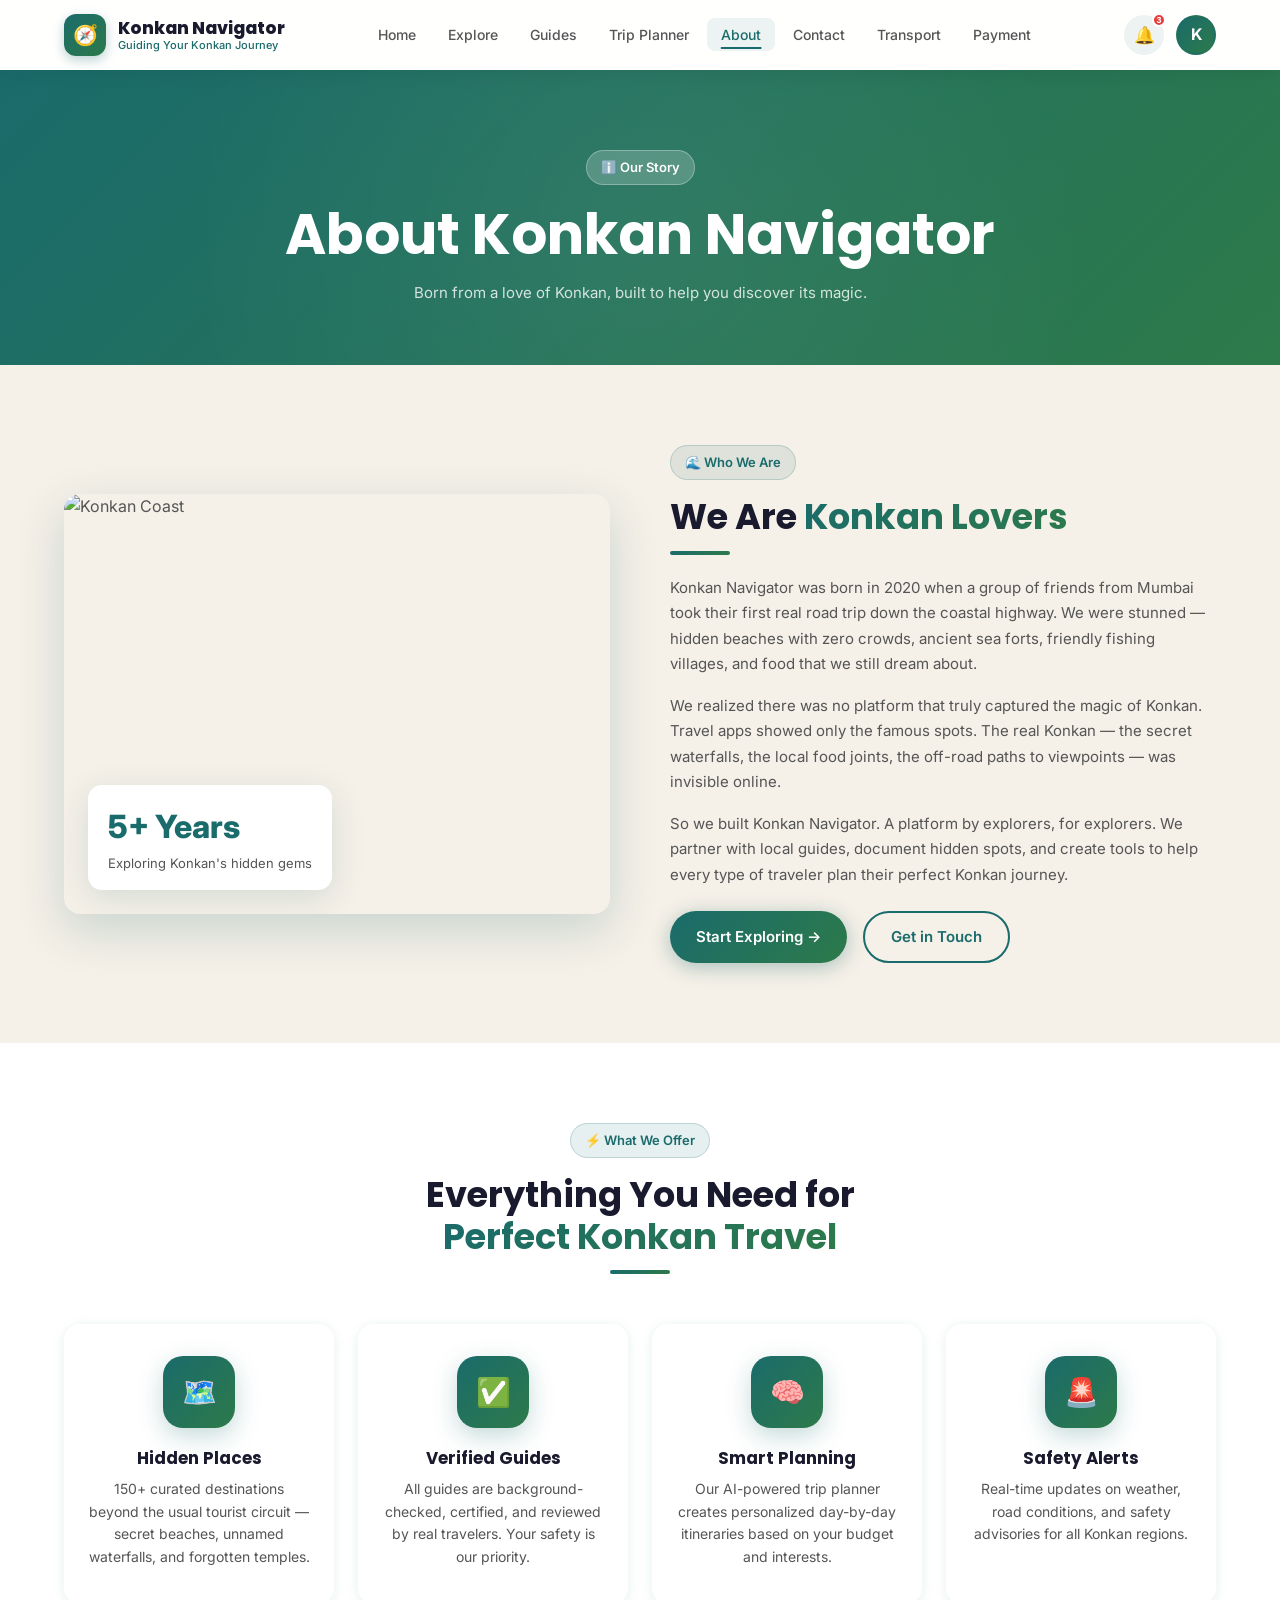
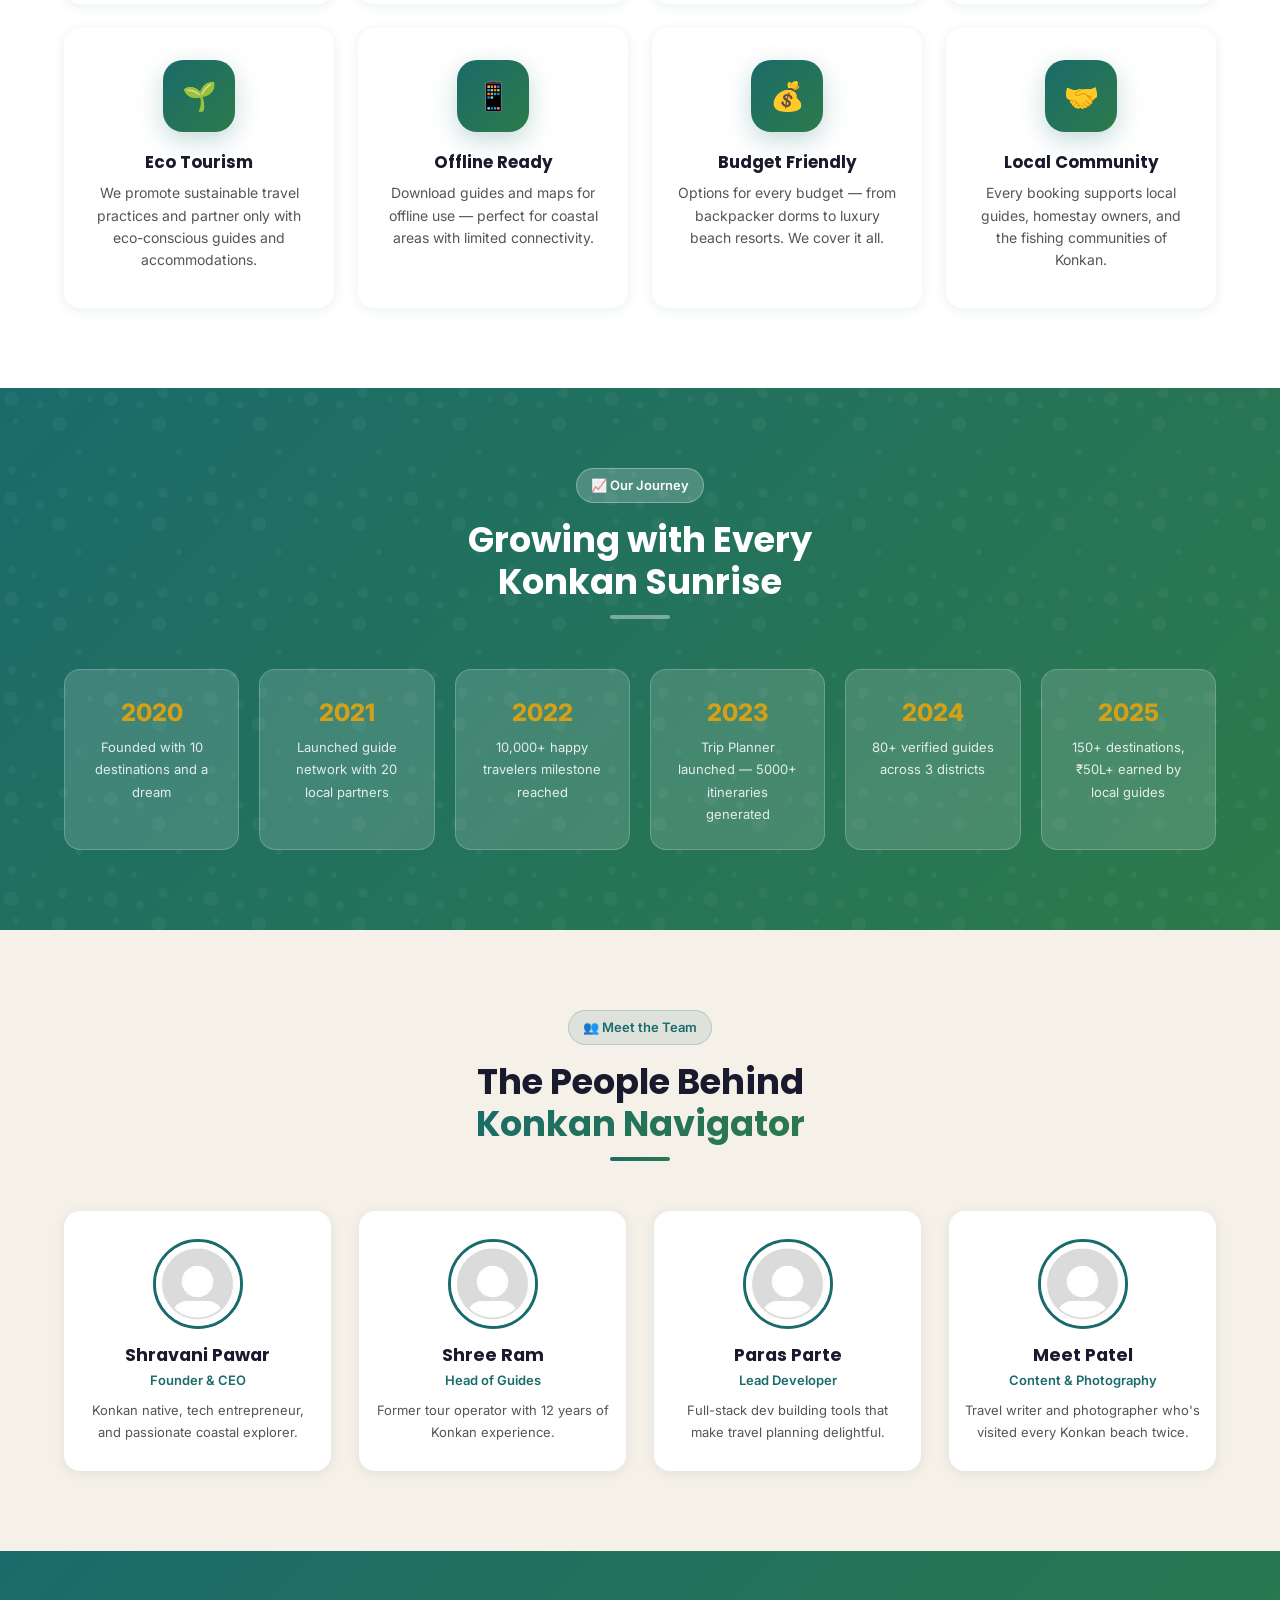
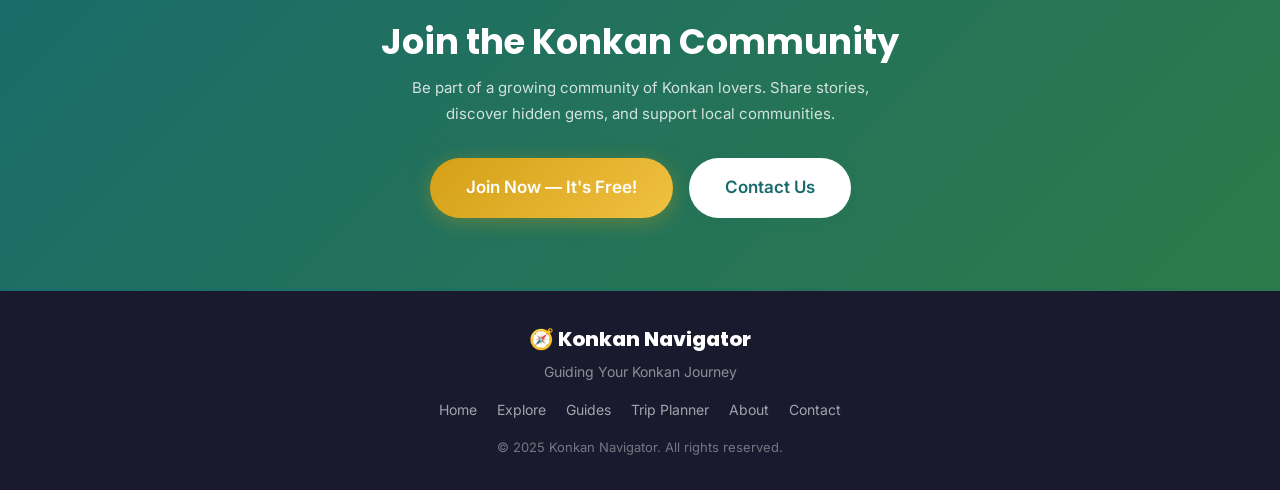
==== about.html @ 90c6ad64 "initial commit" ====
<!DOCTYPE html>
<html lang="en">
<head>
  <meta charset="UTF-8" />
  <meta name="viewport" content="width=device-width, initial-scale=1.0" />
  <title>About – Konkan Navigator</title>
  <link rel="stylesheet" href="css/style.css" />
  <link href="https://fonts.googleapis.com/css2?family=Poppins:wght@400;500;600;700;800&family=Inter:wght@400;500;600;700&display=swap" rel="stylesheet">
  <style>
    .story-layout {
      display: grid;
      grid-template-columns: 1fr 1fr;
      gap: 60px;
      align-items: center;
    }
    .story-img {
      border-radius: var(--radius);
      overflow: hidden;
      box-shadow: var(--shadow-lg);
      position: relative;
    }
    .story-img img { width: 100%; height: 420px; object-fit: cover; }
    .story-img-badge {
      position: absolute; bottom: 24px; left: 24px;
      background: white;
      border-radius: 14px;
      padding: 16px 20px;
      box-shadow: var(--shadow-md);
    }
    .story-img-badge .num { font-size: 2rem; font-weight: 800; color: var(--accent); }
    .story-img-badge p { font-size: 13px; color: var(--text); }

    .features-grid {
      display: grid;
      grid-template-columns: repeat(auto-fit, minmax(240px, 1fr));
      gap: 24px;
    }
    .feature-card {
      background: white;
      border-radius: var(--radius);
      padding: 32px 24px;
      text-align: center;
      box-shadow: var(--shadow-sm);
      transition: var(--transition);
      border-bottom: 4px solid transparent;
    }
    .feature-card:hover {
      transform: translateY(-6px);
      box-shadow: var(--shadow-md);
      border-bottom-color: var(--accent);
    }
    .feature-icon {
      width: 72px; height: 72px;
      border-radius: 20px;
      background: var(--primary-gradient);
      display: flex; align-items: center; justify-content: center;
      font-size: 28px;
      margin: 0 auto 20px;
      box-shadow: 0 8px 24px rgba(26,107,107,0.25);
    }
    .feature-card h3 { margin-bottom: 10px; font-size: 1.05rem; }
    .feature-card p  { font-size: 14px; color: var(--text); line-height: 1.6; }

    .team-grid {
      display: grid;
      grid-template-columns: repeat(auto-fit, minmax(200px, 1fr));
      gap: 28px;
    }
    .team-card {
      text-align: center;
      padding: 28px 16px;
      background: white;
      border-radius: var(--radius);
      box-shadow: var(--shadow-sm);
      transition: var(--transition);
    }
    .team-card:hover { transform: translateY(-4px); box-shadow: var(--shadow-md); }
    .team-avatar {
      width: 90px; height: 90px;
      border-radius: 50%;
      margin: 0 auto 16px;
      overflow: hidden;
      border: 3px solid var(--accent);
    }
    .team-avatar img { width: 100%; height: 100%; object-fit: cover; }
    .team-card h4 { margin-bottom: 4px; }
    .team-card .role { font-size: 13px; color: var(--accent); font-weight: 600; }
    .team-card .bio { font-size: 13px; color: var(--text); margin-top: 8px; }

    .milestones {
      display: grid;
      grid-template-columns: repeat(auto-fit, minmax(160px, 1fr));
      gap: 20px;
    }
    .milestone {
      text-align: center;
      padding: 24px;
      background: rgba(255,255,255,0.15);
      border-radius: var(--radius);
      border: 1px solid rgba(255,255,255,0.2);
    }
    .milestone .year {
      font-size: 1.5rem; font-weight: 800;
      color: var(--cta-gold); margin-bottom: 4px;
    }
    .milestone p { font-size: 13px; color: rgba(255,255,255,0.85); }

    @media (max-width: 768px) {
      .story-layout { grid-template-columns: 1fr; }
      .story-img img { height: 280px; }
    }
  </style>
</head>
<body>

<!-- NAVBAR -->
<nav class="navbar">
  <div class="nav-inner">
    <a href="index.html" class="nav-logo">
      <div class="logo-icon">🧭</div>
      <div class="logo-text">
        <span>Konkan Navigator</span>
        <span>Guiding Your Konkan Journey</span>
      </div>
    </a>
    <ul class="nav-links">
      <li><a href="index.html">Home</a></li>
      <li><a href="explore.html">Explore</a></li>
      <li><a href="guides.html">Guides</a></li>
      <li><a href="trip-planner.html">Trip Planner</a></li>
      <li><a href="about.html">About</a></li>
      <li><a href="contact.html">Contact</a></li>
      <li><a href="transport.html">Transport</a></li>
      <li><a href="payment.html">Payment</a></li>
    </ul>
    <div class="nav-right">
      <button class="nav-icon-btn">🔔<span class="nav-bell-badge">3</span></button>
      <a href="signin.html"><div class="nav-avatar">K</div></a>
      <button class="nav-hamburger" aria-label="Menu"><span></span><span></span><span></span></button>
    </div>
  </div>
  <div class="nav-mobile">
    <a href="index.html">🏠 Home</a><a href="explore.html">🌍 Explore</a>
    <a href="guides.html">🧑‍🤝‍🧑 Guides</a><a href="trip-planner.html">🧳 Trip Planner</a>
    <a href="about.html">ℹ️ About</a><a href="contact.html">📞 Contact</a>
    <a href="feedback.html">📝 Feedback</a>
    <a href="transport.html">🚌 Transport</a><a href="payment.html">💳 Payment</a>
    <a href="signin.html" style="background:var(--primary-gradient);color:white;justify-content:center;border-radius:50px;margin-top:8px;">Sign In →</a>
  </div>
</nav>

<!-- PAGE HERO -->
<div class="page-hero">
  <div class="container">
    <span class="badge" style="background:rgba(255,255,255,0.2);color:white;border-color:rgba(255,255,255,0.3);">ℹ️ Our Story</span>
    <h1>About Konkan Navigator</h1>
    <p>Born from a love of Konkan, built to help you discover its magic.</p>
  </div>
</div>

<!-- OUR STORY -->
<section class="section">
  <div class="container">
    <div class="story-layout reveal">
      <div class="story-img">
        <img src="https://images.unsplash.com/photo-1507525428034-b723cf961d3e?w=800&q=80" alt="Konkan Coast" loading="lazy" />
        <div class="story-img-badge">
          <div class="num">5+ Years</div>
          <p>Exploring Konkan's hidden gems</p>
        </div>
      </div>
      <div>
        <span class="badge">🌊 Who We Are</span>
        <h2>We Are <span class="text-gradient">Konkan Lovers</span></h2>
        <div class="divider" style="margin:12px 0 20px;"></div>
        <p style="margin-bottom:16px;">
          Konkan Navigator was born in 2020 when a group of friends from Mumbai took their first real road trip down the coastal highway. We were stunned — hidden beaches with zero crowds, ancient sea forts, friendly fishing villages, and food that we still dream about.
        </p>
        <p style="margin-bottom:16px;">
          We realized there was no platform that truly captured the magic of Konkan. Travel apps showed only the famous spots. The real Konkan — the secret waterfalls, the local food joints, the off-road paths to viewpoints — was invisible online.
        </p>
        <p style="margin-bottom:24px;">
          So we built Konkan Navigator. A platform by explorers, for explorers. We partner with local guides, document hidden spots, and create tools to help every type of traveler plan their perfect Konkan journey.
        </p>
        <div style="display:flex;gap:16px;flex-wrap:wrap;">
          <a href="explore.html" class="btn btn-primary ripple">Start Exploring →</a>
          <a href="contact.html" class="btn btn-outline ripple">Get in Touch</a>
        </div>
      </div>
    </div>
  </div>
</section>

<!-- FEATURES -->
<section class="section" style="background:white;">
  <div class="container">
    <div class="section-header reveal">
      <span class="badge">⚡ What We Offer</span>
      <h2>Everything You Need for<br><span class="text-gradient">Perfect Konkan Travel</span></h2>
      <div class="divider"></div>
    </div>
    <div class="features-grid">
      <div class="feature-card reveal">
        <div class="feature-icon">🗺️</div>
        <h3>Hidden Places</h3>
        <p>150+ curated destinations beyond the usual tourist circuit — secret beaches, unnamed waterfalls, and forgotten temples.</p>
      </div>
      <div class="feature-card reveal">
        <div class="feature-icon">✅</div>
        <h3>Verified Guides</h3>
        <p>All guides are background-checked, certified, and reviewed by real travelers. Your safety is our priority.</p>
      </div>
      <div class="feature-card reveal">
        <div class="feature-icon">🧠</div>
        <h3>Smart Planning</h3>
        <p>Our AI-powered trip planner creates personalized day-by-day itineraries based on your budget and interests.</p>
      </div>
      <div class="feature-card reveal">
        <div class="feature-icon">🚨</div>
        <h3>Safety Alerts</h3>
        <p>Real-time updates on weather, road conditions, and safety advisories for all Konkan regions.</p>
      </div>
      <div class="feature-card reveal">
        <div class="feature-icon">🌱</div>
        <h3>Eco Tourism</h3>
        <p>We promote sustainable travel practices and partner only with eco-conscious guides and accommodations.</p>
      </div>
      <div class="feature-card reveal">
        <div class="feature-icon">📱</div>
        <h3>Offline Ready</h3>
        <p>Download guides and maps for offline use — perfect for coastal areas with limited connectivity.</p>
      </div>
      <div class="feature-card reveal">
        <div class="feature-icon">💰</div>
        <h3>Budget Friendly</h3>
        <p>Options for every budget — from backpacker dorms to luxury beach resorts. We cover it all.</p>
      </div>
      <div class="feature-card reveal">
        <div class="feature-icon">🤝</div>
        <h3>Local Community</h3>
        <p>Every booking supports local guides, homestay owners, and the fishing communities of Konkan.</p>
      </div>
    </div>
  </div>
</section>

<!-- MILESTONES -->
<section class="section why-section">
  <div class="container">
    <div class="section-header reveal">
      <span class="badge" style="background:rgba(255,255,255,0.2);color:white;border-color:rgba(255,255,255,0.3);">📈 Our Journey</span>
      <h2 style="color:white;">Growing with Every<br>Konkan Sunrise</h2>
      <div class="divider" style="background:rgba(255,255,255,0.4);"></div>
    </div>
    <div class="milestones reveal">
      <div class="milestone">
        <div class="year">2020</div>
        <p>Founded with 10 destinations and a dream</p>
      </div>
      <div class="milestone">
        <div class="year">2021</div>
        <p>Launched guide network with 20 local partners</p>
      </div>
      <div class="milestone">
        <div class="year">2022</div>
        <p>10,000+ happy travelers milestone reached</p>
      </div>
      <div class="milestone">
        <div class="year">2023</div>
        <p>Trip Planner launched — 5000+ itineraries generated</p>
      </div>
      <div class="milestone">
        <div class="year">2024</div>
        <p>80+ verified guides across 3 districts</p>
      </div>
      <div class="milestone">
        <div class="year">2025</div>
        <p>150+ destinations, ₹50L+ earned by local guides</p>
      </div>
    </div>
  </div>
</section>

<!-- TEAM -->
<section class="section">
  <div class="container">
    <div class="section-header reveal">
      <span class="badge">👥 Meet the Team</span>
      <h2>The People Behind<br><span class="text-gradient">Konkan Navigator</span></h2>
      <div class="divider"></div>
    </div>
    <div class="team-grid">
      <div class="team-card reveal">
        <div class="team-avatar">
          <img src="[data-uri]" alt="Arjun" />
        </div>
        <h4>Shravani Pawar</h4>
        <div class="role">Founder & CEO</div>
        <p class="bio">Konkan native, tech entrepreneur, and passionate coastal explorer.</p>
      </div>
      <div class="team-card reveal">
        <div class="team-avatar">
          <img src="[data-uri]" alt="Priya" />
        </div>
        <h4>Shree Ram </h4>
        <div class="role">Head of Guides</div>
        <p class="bio">Former tour operator with 12 years of Konkan experience.</p>
      </div>
      <div class="team-card reveal">
        <div class="team-avatar">
          <img src="[data-uri]" alt="Dev" />
        </div>
        <h4>Paras Parte</h4>
        <div class="role">Lead Developer</div>
        <p class="bio">Full-stack dev building tools that make travel planning delightful.</p>
      </div>
      <div class="team-card reveal">
        <div class="team-avatar">
          <img src="[data-uri]" alt="Smita" />
        </div>
        <h4>Meet Patel</h4>
        <div class="role">Content & Photography</div>
        <p class="bio">Travel writer and photographer who's visited every Konkan beach twice.</p>
      </div>
    </div>
  </div>
</section>

<!-- CTA -->
<section style="background:var(--primary-gradient);padding:70px 0;text-align:center;">
  <div class="container reveal">
    <h2 style="color:white;margin-bottom:12px;">Join the Konkan Community</h2>
    <p style="color:rgba(255,255,255,0.8);margin-bottom:32px;max-width:480px;margin-left:auto;margin-right:auto;">
      Be part of a growing community of Konkan lovers. Share stories, discover hidden gems, and support local communities.
    </p>
    <div style="display:flex;gap:16px;justify-content:center;flex-wrap:wrap;">
      <a href="signin.html" class="btn btn-gold btn-lg ripple">Join Now — It's Free!</a>
      <a href="contact.html" class="btn btn-white btn-lg ripple">Contact Us</a>
    </div>
  </div>
</section>

<!-- FOOTER -->
<footer>
  <div class="footer-brand">🧭 Konkan Navigator</div>
  <div class="footer-tagline">Guiding Your Konkan Journey</div>
  <div class="footer-links">
    <a href="index.html">Home</a><a href="explore.html">Explore</a><a href="guides.html">Guides</a>
    <a href="trip-planner.html">Trip Planner</a><a href="about.html">About</a><a href="contact.html">Contact</a>
  </div>
  <div class="footer-copy">© 2025 Konkan Navigator. All rights reserved.</div>
</footer>

<div id="toast-container"></div>
<script src="js/script.js"></script>
</body>
</html>
---- css/style.css ----
/* ============================================
   KONKAN NAVIGATOR - GLOBAL STYLES
   Style Guide: Premium Travel Platform UI
   ============================================ */

/* ---------- CSS VARIABLES ---------- */
:root {
  --primary-start: #1a6b6b;
  --primary-end: #2d7a4a;
  --primary-gradient: linear-gradient(135deg, #1a6b6b, #2d7a4a);
  --bg-main: #f5f0e8;
  --cta-gold: #d4a017;
  --cta-teal: #1a6b6b;
  --card-bg: #ffffff;
  --heading: #1a1a2e;
  --text: #555555;
  --accent: #1a6b6b;
  --star: #f5a623;
  --border: #e0ddd5;
  --shadow-sm: 0 2px 12px rgba(26,107,107,0.10);
  --shadow-md: 0 8px 32px rgba(26,107,107,0.15);
  --shadow-lg: 0 16px 48px rgba(26,107,107,0.20);
  --radius: 16px;
  --radius-sm: 8px;
  --transition: all 0.3s cubic-bezier(0.4, 0, 0.2, 1);
  --glass-bg: rgba(255,255,255,0.85);
  --glass-border: rgba(255,255,255,0.6);
  --max-width: 1200px;
}

/* ---------- RESET & BASE ---------- */
*, *::before, *::after {
  margin: 0;
  padding: 0;
  box-sizing: border-box;
}

html {
  scroll-behavior: smooth;
  font-size: 16px;
}

body {
  font-family: 'Inter', 'Segoe UI', sans-serif;
  background: var(--bg-main);
  color: var(--text);
  line-height: 1.6;
  overflow-x: hidden;
}

img { max-width: 100%; display: block; }
a { text-decoration: none; color: inherit; }
ul { list-style: none; }
button { cursor: pointer; border: none; outline: none; }
input, select, textarea { outline: none; }

/* ---------- TYPOGRAPHY ---------- */
h1, h2, h3, h4, h5 {
  font-family: 'Poppins', 'Inter', sans-serif;
  color: var(--heading);
  font-weight: 700;
  line-height: 1.2;
}

h1 { font-size: clamp(2rem, 5vw, 3.5rem); }
h2 { font-size: clamp(1.5rem, 3vw, 2.2rem); }
h3 { font-size: clamp(1.1rem, 2vw, 1.4rem); }
h4 { font-size: 1.1rem; }

p { font-size: 15px; line-height: 1.7; }

/* ---------- UTILITY CLASSES ---------- */
.container { max-width: var(--max-width); margin: 0 auto; padding: 0 24px; }
.section { padding: 80px 0; }
.section-header { text-align: center; margin-bottom: 50px; }
.section-header p { color: var(--text); max-width: 580px; margin: 12px auto 0; font-size: 16px; }

.badge {
  display: inline-flex;
  align-items: center;
  gap: 6px;
  background: rgba(26,107,107,0.1);
  color: var(--accent);
  font-size: 13px;
  font-weight: 600;
  padding: 6px 14px;
  border-radius: 50px;
  border: 1px solid rgba(26,107,107,0.2);
  margin-bottom: 16px;
}

.text-gradient {
  background: var(--primary-gradient);
  -webkit-background-clip: text;
  -webkit-text-fill-color: transparent;
  background-clip: text;
}

/* ---------- BUTTONS ---------- */
.btn {
  display: inline-flex;
  align-items: center;
  gap: 8px;
  padding: 12px 26px;
  border-radius: 50px;
  font-size: 15px;
  font-weight: 600;
  transition: var(--transition);
  position: relative;
  overflow: hidden;
}

.btn::after {
  content: '';
  position: absolute;
  inset: 0;
  background: rgba(255,255,255,0);
  transition: var(--transition);
}
.btn:hover::after { background: rgba(255,255,255,0.12); }

.btn-primary {
  background: var(--primary-gradient);
  color: white;
  box-shadow: 0 4px 20px rgba(26,107,107,0.35);
}
.btn-primary:hover {
  transform: translateY(-2px);
  box-shadow: 0 8px 28px rgba(26,107,107,0.45);
}

.btn-gold {
  background: linear-gradient(135deg, #d4a017, #f0c040);
  color: white;
  box-shadow: 0 4px 20px rgba(212,160,23,0.35);
}
.btn-gold:hover {
  transform: translateY(-2px);
  box-shadow: 0 8px 28px rgba(212,160,23,0.45);
}

.btn-outline {
  background: transparent;
  color: var(--accent);
  border: 2px solid var(--accent);
}
.btn-outline:hover {
  background: var(--accent);
  color: white;
  transform: translateY(-2px);
}

.btn-white {
  background: white;
  color: var(--accent);
  box-shadow: var(--shadow-sm);
}
.btn-white:hover {
  transform: translateY(-2px);
  box-shadow: var(--shadow-md);
}

.btn-sm { padding: 8px 18px; font-size: 13px; }
.btn-lg { padding: 16px 36px; font-size: 17px; }

/* Ripple Effect */
.ripple { position: relative; overflow: hidden; }
.ripple-wave {
  position: absolute;
  border-radius: 50%;
  transform: scale(0);
  animation: rippleAnim 0.6s linear;
  background: rgba(255,255,255,0.3);
  pointer-events: none;
}
@keyframes rippleAnim {
  to { transform: scale(4); opacity: 0; }
}

/* ---------- NAVBAR ---------- */
.navbar {
  position: sticky;
  top: 0;
  z-index: 1000;
  background: rgba(255,255,255,0.95);
  backdrop-filter: blur(20px);
  -webkit-backdrop-filter: blur(20px);
  box-shadow: 0 2px 20px rgba(0,0,0,0.08);
  transition: var(--transition);
}

.nav-inner {
  max-width: var(--max-width);
  margin: 0 auto;
  padding: 0 24px;
  height: 70px;
  display: flex;
  align-items: center;
  justify-content: space-between;
  gap: 20px;
}

/* Logo */
.nav-logo {
  display: flex;
  align-items: center;
  gap: 12px;
  flex-shrink: 0;
}
.nav-logo .logo-icon {
  width: 42px;
  height: 42px;
  background: var(--primary-gradient);
  border-radius: 12px;
  display: flex;
  align-items: center;
  justify-content: center;
  color: white;
  font-size: 20px;
  box-shadow: 0 4px 12px rgba(26,107,107,0.3);
}
.nav-logo .logo-text {
  display: flex;
  flex-direction: column;
  line-height: 1.2;
}
.nav-logo .logo-text span:first-child {
  font-family: 'Poppins', sans-serif;
  font-weight: 800;
  font-size: 17px;
  color: var(--heading);
}
.nav-logo .logo-text span:last-child {
  font-size: 11px;
  color: var(--accent);
  font-weight: 500;
}

/* Nav Links */
.nav-links {
  display: flex;
  align-items: center;
  gap: 4px;
}
.nav-links a {
  padding: 8px 14px;
  font-size: 14px;
  font-weight: 500;
  color: var(--text);
  border-radius: 8px;
  transition: var(--transition);
  position: relative;
}
.nav-links a::after {
  content: '';
  position: absolute;
  bottom: 2px;
  left: 50%;
  transform: translateX(-50%);
  width: 0;
  height: 2px;
  background: var(--accent);
  border-radius: 2px;
  transition: var(--transition);
}
.nav-links a:hover,
.nav-links a.active {
  color: var(--accent);
  background: rgba(26,107,107,0.08);
}
.nav-links a.active::after,
.nav-links a:hover::after { width: 60%; }

/* Nav Right */
.nav-right {
  display: flex;
  align-items: center;
  gap: 12px;
  flex-shrink: 0;
}
.nav-icon-btn {
  width: 40px;
  height: 40px;
  border-radius: 50%;
  background: rgba(26,107,107,0.08);
  color: var(--accent);
  display: flex;
  align-items: center;
  justify-content: center;
  font-size: 17px;
  transition: var(--transition);
  border: none;
  cursor: pointer;
  position: relative;
}
.nav-icon-btn:hover {
  background: var(--accent);
  color: white;
  transform: scale(1.08);
}
.nav-bell-badge {
  position: absolute;
  top: -2px;
  right: -2px;
  width: 14px;
  height: 14px;
  background: #e53e3e;
  border-radius: 50%;
  font-size: 9px;
  color: white;
  display: flex;
  align-items: center;
  justify-content: center;
  font-weight: 700;
  border: 2px solid white;
}
.nav-avatar {
  width: 40px;
  height: 40px;
  border-radius: 50%;
  background: var(--primary-gradient);
  color: white;
  font-weight: 700;
  font-size: 16px;
  display: flex;
  align-items: center;
  justify-content: center;
  cursor: pointer;
  border: 2px solid rgba(26,107,107,0.2);
  transition: var(--transition);
}
.nav-avatar:hover { transform: scale(1.08); box-shadow: 0 4px 12px rgba(26,107,107,0.3); }

/* Hamburger */
.nav-hamburger {
  display: none;
  flex-direction: column;
  gap: 5px;
  width: 36px;
  height: 36px;
  align-items: center;
  justify-content: center;
  background: none;
  border: none;
  cursor: pointer;
  border-radius: 8px;
  transition: var(--transition);
}
.nav-hamburger span {
  display: block;
  width: 22px;
  height: 2px;
  background: var(--heading);
  border-radius: 2px;
  transition: var(--transition);
}
.nav-hamburger.open span:nth-child(1) { transform: translateY(7px) rotate(45deg); }
.nav-hamburger.open span:nth-child(2) { opacity: 0; }
.nav-hamburger.open span:nth-child(3) { transform: translateY(-7px) rotate(-45deg); }

/* Mobile Menu */
.nav-mobile {
  display: none;
  position: absolute;
  top: 70px;
  left: 0;
  right: 0;
  background: rgba(255,255,255,0.98);
  backdrop-filter: blur(20px);
  padding: 16px 24px 24px;
  box-shadow: 0 20px 40px rgba(0,0,0,0.12);
  border-top: 1px solid var(--border);
  animation: slideDown 0.3s ease;
}
.nav-mobile.open { display: block; }
.nav-mobile a {
  display: flex;
  align-items: center;
  gap: 12px;
  padding: 14px 16px;
  font-size: 15px;
  font-weight: 500;
  color: var(--text);
  border-radius: var(--radius-sm);
  transition: var(--transition);
}
.nav-mobile a:hover,
.nav-mobile a.active {
  background: rgba(26,107,107,0.08);
  color: var(--accent);
  padding-left: 24px;
}
@keyframes slideDown {
  from { opacity: 0; transform: translateY(-10px); }
  to { opacity: 1; transform: translateY(0); }
}

/* ---------- FOOTER ---------- */
footer {
  background: var(--heading);
  color: rgba(255,255,255,0.7);
  text-align: center;
  padding: 32px 24px;
  border-top: 3px solid;
  border-image: var(--primary-gradient) 1;
}
footer .footer-brand {
  font-family: 'Poppins', sans-serif;
  font-weight: 800;
  font-size: 20px;
  color: white;
  margin-bottom: 6px;
}
footer .footer-tagline {
  font-size: 14px;
  color: rgba(255,255,255,0.5);
  margin-bottom: 16px;
}
footer .footer-links {
  display: flex;
  justify-content: center;
  gap: 20px;
  flex-wrap: wrap;
  margin-bottom: 16px;
}
footer .footer-links a {
  font-size: 14px;
  color: rgba(255,255,255,0.6);
  transition: var(--transition);
}
footer .footer-links a:hover { color: var(--cta-gold); }
footer .footer-copy {
  font-size: 13px;
  color: rgba(255,255,255,0.4);
  margin-top: 8px;
}

/* ---------- CARDS ---------- */
.card {
  background: var(--card-bg);
  border-radius: var(--radius);
  overflow: hidden;
  box-shadow: var(--shadow-sm);
  transition: var(--transition);
  border: 1px solid rgba(255,255,255,0.8);
}
.card:hover {
  transform: translateY(-6px);
  box-shadow: var(--shadow-lg);
}

.glass-card {
  background: var(--glass-bg);
  backdrop-filter: blur(20px);
  -webkit-backdrop-filter: blur(20px);
  border: 1px solid var(--glass-border);
  border-radius: var(--radius);
  box-shadow: var(--shadow-md);
}

/* Destination Card */
.dest-card .card-img {
  position: relative;
  overflow: hidden;
  height: 220px;
}
.dest-card .card-img img {
  width: 100%;
  height: 100%;
  object-fit: cover;
  transition: transform 0.5s ease;
}
.dest-card:hover .card-img img { transform: scale(1.08); }
.dest-card .card-img-overlay {
  position: absolute;
  inset: 0;
  background: linear-gradient(to top, rgba(26,26,46,0.7) 0%, transparent 60%);
}
.dest-card .card-rating {
  position: absolute;
  top: 14px;
  right: 14px;
  background: rgba(255,255,255,0.95);
  color: var(--heading);
  font-size: 12px;
  font-weight: 700;
  padding: 4px 10px;
  border-radius: 50px;
  display: flex;
  align-items: center;
  gap: 4px;
}
.dest-card .card-rating .star { color: var(--star); }
.dest-card .card-cat {
  position: absolute;
  bottom: 14px;
  left: 14px;
  background: var(--primary-gradient);
  color: white;
  font-size: 11px;
  font-weight: 600;
  padding: 4px 12px;
  border-radius: 50px;
}
.dest-card .card-body { padding: 20px; }
.dest-card .card-loc {
  display: flex;
  align-items: center;
  gap: 4px;
  font-size: 12px;
  color: var(--accent);
  font-weight: 600;
  margin-bottom: 8px;
}
.dest-card .card-body h3 {
  font-size: 1.15rem;
  margin-bottom: 8px;
  color: var(--heading);
}
.dest-card .card-body p {
  font-size: 13.5px;
  color: var(--text);
  margin-bottom: 16px;
  display: -webkit-box;
  -webkit-line-clamp: 2;
  -webkit-box-orient: vertical;
  overflow: hidden;
}

/* ---------- GRID LAYOUTS ---------- */
.dest-grid {
  display: grid;
  grid-template-columns: repeat(auto-fill, minmax(270px, 1fr));
  gap: 28px;
}

/* ---------- TOAST NOTIFICATIONS ---------- */
#toast-container {
  position: fixed;
  bottom: 30px;
  right: 30px;
  z-index: 9999;
  display: flex;
  flex-direction: column;
  gap: 10px;
  pointer-events: none;
}
.toast {
  display: flex;
  align-items: center;
  gap: 12px;
  background: white;
  border-radius: 14px;
  padding: 14px 18px;
  box-shadow: 0 8px 32px rgba(0,0,0,0.15);
  border-left: 4px solid var(--accent);
  min-width: 280px;
  max-width: 380px;
  pointer-events: all;
  animation: toastIn 0.4s cubic-bezier(0.4,0,0.2,1);
  transition: all 0.3s ease;
}
.toast.toast-success { border-left-color: #22c55e; }
.toast.toast-error   { border-left-color: #ef4444; }
.toast.toast-info    { border-left-color: var(--accent); }
.toast.toast-warning { border-left-color: var(--cta-gold); }
.toast.fade-out { opacity: 0; transform: translateX(20px); }
.toast-icon { font-size: 20px; flex-shrink: 0; }
.toast-msg { font-size: 14px; font-weight: 500; color: var(--heading); }
.toast-close {
  margin-left: auto;
  background: none;
  border: none;
  color: #aaa;
  font-size: 16px;
  cursor: pointer;
  line-height: 1;
  padding: 2px;
  transition: var(--transition);
}
.toast-close:hover { color: var(--heading); }
@keyframes toastIn {
  from { opacity: 0; transform: translateX(40px); }
  to   { opacity: 1; transform: translateX(0); }
}

/* ---------- FORM STYLES ---------- */
.form-group {
  margin-bottom: 20px;
}
.form-group label {
  display: block;
  font-size: 13px;
  font-weight: 600;
  color: var(--heading);
  margin-bottom: 8px;
  text-transform: uppercase;
  letter-spacing: 0.5px;
}
.form-control {
  width: 100%;
  padding: 13px 16px;
  border: 1.5px solid var(--border);
  border-radius: var(--radius-sm);
  font-size: 15px;
  color: var(--heading);
  background: white;
  transition: var(--transition);
  font-family: inherit;
}
.form-control:focus {
  border-color: var(--accent);
  box-shadow: 0 0 0 3px rgba(26,107,107,0.12);
}
.form-control::placeholder { color: #aaa; }
.input-icon-wrap {
  position: relative;
}
.input-icon-wrap .form-control { padding-left: 42px; }
.input-icon-wrap .input-icon {
  position: absolute;
  left: 14px;
  top: 50%;
  transform: translateY(-50%);
  color: #aaa;
  font-size: 16px;
  pointer-events: none;
}
.input-icon-wrap .form-control:focus + .input-icon,
.input-icon-wrap .input-icon { transition: var(--transition); }

/* ---------- SECTION DIVIDER ---------- */
.divider {
  width: 60px;
  height: 4px;
  background: var(--primary-gradient);
  border-radius: 2px;
  margin: 12px auto 0;
}

/* ---------- CATEGORY TAGS ---------- */
.cat-filter {
  display: flex;
  flex-wrap: wrap;
  gap: 10px;
  justify-content: center;
  margin-bottom: 40px;
}
.cat-tag {
  padding: 9px 22px;
  border-radius: 50px;
  font-size: 14px;
  font-weight: 600;
  border: 2px solid transparent;
  background: white;
  color: var(--text);
  cursor: pointer;
  transition: var(--transition);
  box-shadow: var(--shadow-sm);
}
.cat-tag:hover,
.cat-tag.active {
  background: var(--primary-gradient);
  color: white;
  border-color: transparent;
  transform: translateY(-2px);
  box-shadow: 0 6px 20px rgba(26,107,107,0.25);
}

/* ---------- STATS BAR ---------- */
.stats-grid {
  display: grid;
  grid-template-columns: repeat(auto-fit, minmax(160px, 1fr));
  gap: 24px;
}
.stat-item {
  text-align: center;
  padding: 24px 16px;
  background: rgba(255,255,255,0.15);
  border-radius: var(--radius);
  border: 1px solid rgba(255,255,255,0.2);
  backdrop-filter: blur(10px);
}
.stat-item .stat-num {
  font-family: 'Poppins', sans-serif;
  font-size: 2.2rem;
  font-weight: 800;
  color: white;
  line-height: 1;
  margin-bottom: 6px;
}
.stat-item .stat-label {
  font-size: 13px;
  color: rgba(255,255,255,0.8);
  font-weight: 500;
}

/* ---------- HERO SECTION ---------- */
.hero {
  min-height: 90vh;
  background: var(--primary-gradient);
  display: flex;
  align-items: center;
  position: relative;
  overflow: hidden;
}
.hero::before {
  content: '';
  position: absolute;
  inset: 0;
  background:
    radial-gradient(circle at 20% 80%, rgba(255,255,255,0.06) 0%, transparent 50%),
    radial-gradient(circle at 80% 20%, rgba(255,255,255,0.06) 0%, transparent 50%);
}
.hero-pattern {
  position: absolute;
  inset: 0;
  background-image: url("data:image/svg+xml,%3Csvg width='60' height='60' viewBox='0 0 60 60' xmlns='http://www.w3.org/2000/svg'%3E%3Cg fill='none' fill-rule='evenodd'%3E%3Cg fill='%23ffffff' fill-opacity='0.03'%3E%3Ccircle cx='30' cy='30' r='4'/%3E%3C/g%3E%3C/g%3E%3C/svg%3E");
}
.hero-content {
  position: relative;
  z-index: 2;
  text-align: center;
  color: white;
  padding: 60px 0;
}
.hero-content h1 {
  color: white;
  margin-bottom: 20px;
  text-shadow: 0 2px 20px rgba(0,0,0,0.2);
}
.hero-content .subtitle {
  font-size: clamp(15px, 2.5vw, 18px);
  color: rgba(255,255,255,0.85);
  max-width: 600px;
  margin: 0 auto 36px;
}

/* Search Bar */
.search-bar {
  display: flex;
  align-items: center;
  background: rgba(255,255,255,0.97);
  border-radius: 60px;
  padding: 8px 8px 8px 20px;
  gap: 12px;
  max-width: 680px;
  margin: 0 auto 16px;
  box-shadow: 0 20px 60px rgba(0,0,0,0.2);
}
.search-bar input {
  flex: 1;
  border: none;
  background: transparent;
  font-size: 15px;
  color: var(--heading);
  min-width: 0;
}
.search-bar input::placeholder { color: #aaa; }
.search-bar select {
  border: none;
  background: transparent;
  font-size: 14px;
  color: var(--text);
  padding: 4px 8px;
  cursor: pointer;
  border-left: 1.5px solid var(--border);
}
.search-bar .search-icon { color: var(--accent); font-size: 18px; flex-shrink: 0; }
.search-bar .btn { border-radius: 50px; flex-shrink: 0; }

/* ---------- QUICK CATEGORIES ---------- */
.quick-cats {
  display: grid;
  grid-template-columns: repeat(5, 1fr);
  gap: 20px;
}
.quick-cat-card {
  text-align: center;
  padding: 28px 16px;
  background: white;
  border-radius: var(--radius);
  box-shadow: var(--shadow-sm);
  cursor: pointer;
  transition: var(--transition);
  border: 2px solid transparent;
  text-decoration: none;
  color: var(--heading);
}
.quick-cat-card:hover {
  transform: translateY(-6px);
  box-shadow: var(--shadow-md);
  border-color: var(--accent);
  color: var(--accent);
}
.quick-cat-card .cat-icon {
  font-size: 2.5rem;
  margin-bottom: 12px;
  display: block;
}
.quick-cat-card span {
  font-size: 14px;
  font-weight: 600;
  display: block;
}

/* ---------- WHY KONKAN ---------- */
.why-section {
  background: var(--primary-gradient);
  position: relative;
  overflow: hidden;
}
.why-section::before {
  content: '';
  position: absolute;
  inset: 0;
  background: url("data:image/svg+xml,%3Csvg width='100' height='100' viewBox='0 0 100 100' xmlns='http://www.w3.org/2000/svg'%3E%3Cpath d='M11 18c3.866 0 7-3.134 7-7s-3.134-7-7-7-7 3.134-7 7 3.134 7 7 7zm48 25c3.866 0 7-3.134 7-7s-3.134-7-7-7-7 3.134-7 7 3.134 7 7 7zm-43-7c1.657 0 3-1.343 3-3s-1.343-3-3-3-3 1.343-3 3 1.343 3 3 3zm63 31c1.657 0 3-1.343 3-3s-1.343-3-3-3-3 1.343-3 3 1.343 3 3 3zM34 90c1.657 0 3-1.343 3-3s-1.343-3-3-3-3 1.343-3 3 1.343 3 3 3zm56-76c1.657 0 3-1.343 3-3s-1.343-3-3-3-3 1.343-3 3 1.343 3 3 3zM12 86c2.21 0 4-1.79 4-4s-1.79-4-4-4-4 1.79-4 4 1.79 4 4 4zm28-65c2.21 0 4-1.79 4-4s-1.79-4-4-4-4 1.79-4 4 1.79 4 4 4zm23-11c2.76 0 5-2.24 5-5s-2.24-5-5-5-5 2.24-5 5 2.24 5 5 5z' fill='%23ffffff' fill-opacity='0.04' fill-rule='evenodd'/%3E%3C/svg%3E");
}
.why-section .container { position: relative; z-index: 1; }
.why-section .section-header h2 { color: white; }
.why-section .section-header p { color: rgba(255,255,255,0.75); }
.why-section .divider { background: rgba(255,255,255,0.5); }

/* ---------- PAGE HERO BANNER ---------- */
.page-hero {
  background: var(--primary-gradient);
  padding: 80px 0 60px;
  text-align: center;
  position: relative;
  overflow: hidden;
}
.page-hero::before {
  content: '';
  position: absolute;
  inset: 0;
  background: radial-gradient(circle at 50% 50%, rgba(255,255,255,0.06) 0%, transparent 70%);
}
.page-hero h1 { color: white; position: relative; z-index: 1; }
.page-hero p  { color: rgba(255,255,255,0.8); position: relative; z-index: 1; max-width: 500px; margin: 12px auto 0; }

/* ---------- GUIDE CARDS ---------- */
.guide-card {
  background: white;
  border-radius: var(--radius);
  padding: 28px;
  box-shadow: var(--shadow-sm);
  transition: var(--transition);
  border: 1px solid rgba(255,255,255,0.8);
  text-align: center;
}
.guide-card:hover {
  transform: translateY(-6px);
  box-shadow: var(--shadow-lg);
}
.guide-avatar {
  width: 80px;
  height: 80px;
  border-radius: 50%;
  margin: 0 auto 16px;
  font-size: 32px;
  display: flex;
  align-items: center;
  justify-content: center;
  border: 3px solid var(--accent);
  overflow: hidden;
  background: rgba(26,107,107,0.1);
}
.guide-avatar img { width: 100%; height: 100%; object-fit: cover; }
.guide-card h3 { font-size: 1.1rem; margin-bottom: 4px; }
.guide-card .guide-loc {
  font-size: 13px;
  color: var(--accent);
  margin-bottom: 10px;
  display: flex;
  align-items: center;
  justify-content: center;
  gap: 4px;
}
.guide-stars {
  display: flex;
  justify-content: center;
  gap: 2px;
  margin-bottom: 12px;
}
.guide-stars .star { color: var(--star); font-size: 14px; }
.guide-stars .star.empty { color: #ddd; }
.guide-meta {
  display: flex;
  flex-wrap: wrap;
  justify-content: center;
  gap: 8px;
  margin-bottom: 14px;
}
.guide-tag {
  background: rgba(26,107,107,0.08);
  color: var(--accent);
  font-size: 12px;
  font-weight: 600;
  padding: 4px 12px;
  border-radius: 50px;
}
.guide-price {
  font-size: 1.2rem;
  font-weight: 800;
  color: var(--accent);
  margin-bottom: 12px;
}
.guide-price span { font-size: 13px; font-weight: 500; color: var(--text); }
.guide-desc {
  font-size: 13px;
  color: var(--text);
  margin-bottom: 18px;
  display: -webkit-box;
  -webkit-line-clamp: 2;
  -webkit-box-orient: vertical;
  overflow: hidden;
}
.guide-btns { display: flex; gap: 10px; justify-content: center; }

/* ---------- FILTERS ---------- */
.filter-bar {
  display: flex;
  flex-wrap: wrap;
  gap: 16px;
  align-items: center;
  background: white;
  padding: 20px 24px;
  border-radius: var(--radius);
  box-shadow: var(--shadow-sm);
  margin-bottom: 36px;
}
.filter-bar select,
.filter-bar input[type="range"] {
  padding: 10px 14px;
  border: 1.5px solid var(--border);
  border-radius: var(--radius-sm);
  font-size: 14px;
  color: var(--text);
  background: white;
  cursor: pointer;
  transition: var(--transition);
}
.filter-bar select:focus { border-color: var(--accent); }
.filter-bar label {
  font-size: 14px;
  font-weight: 600;
  color: var(--heading);
}

/* ---------- ITINERARY ---------- */
.itinerary-card {
  background: white;
  border-radius: var(--radius);
  padding: 32px;
  box-shadow: var(--shadow-md);
  margin-top: 36px;
  animation: fadeInUp 0.5s ease;
}
.itinerary-day {
  display: flex;
  gap: 20px;
  margin-bottom: 28px;
  padding-bottom: 28px;
  border-bottom: 1px dashed var(--border);
}
.itinerary-day:last-child { border-bottom: none; margin-bottom: 0; padding-bottom: 0; }
.day-num {
  width: 48px;
  height: 48px;
  background: var(--primary-gradient);
  border-radius: 12px;
  display: flex;
  align-items: center;
  justify-content: center;
  color: white;
  font-weight: 800;
  font-size: 15px;
  flex-shrink: 0;
}
.day-content h4 { color: var(--heading); margin-bottom: 6px; }
.day-content p { font-size: 14px; margin-bottom: 8px; }
.day-activities { display: flex; flex-wrap: wrap; gap: 8px; }
.activity-tag {
  background: rgba(26,107,107,0.08);
  color: var(--accent);
  font-size: 12px;
  font-weight: 600;
  padding: 4px 12px;
  border-radius: 50px;
}

/* ---------- FEEDBACK ---------- */
.feedback-tabs {
  display: flex;
  gap: 8px;
  background: rgba(0,0,0,0.05);
  padding: 6px;
  border-radius: 12px;
  margin-bottom: 32px;
}
.tab-btn {
  flex: 1;
  padding: 12px;
  border-radius: 8px;
  font-size: 14px;
  font-weight: 600;
  color: var(--text);
  background: none;
  border: none;
  cursor: pointer;
  transition: var(--transition);
  text-align: center;
}
.tab-btn.active {
  background: white;
  color: var(--accent);
  box-shadow: var(--shadow-sm);
}
.tab-panel { display: none; animation: fadeIn 0.3s ease; }
.tab-panel.active { display: block; }

.progress-bar-wrap { margin-bottom: 16px; }
.progress-bar-wrap .label {
  display: flex;
  justify-content: space-between;
  font-size: 14px;
  font-weight: 600;
  color: var(--heading);
  margin-bottom: 8px;
}
.progress-track {
  height: 10px;
  background: rgba(0,0,0,0.07);
  border-radius: 50px;
  overflow: hidden;
}
.progress-fill {
  height: 100%;
  background: var(--primary-gradient);
  border-radius: 50px;
  transition: width 1s cubic-bezier(0.4,0,0.2,1);
}

/* ---------- ANIMATIONS ---------- */
@keyframes fadeIn { from { opacity: 0; } to { opacity: 1; } }
@keyframes fadeInUp {
  from { opacity: 0; transform: translateY(30px); }
  to   { opacity: 1; transform: translateY(0); }
}
@keyframes fadeInLeft {
  from { opacity: 0; transform: translateX(-30px); }
  to   { opacity: 1; transform: translateX(0); }
}
@keyframes scaleIn {
  from { opacity: 0; transform: scale(0.9); }
  to   { opacity: 1; transform: scale(1); }
}
@keyframes float {
  0%, 100% { transform: translateY(0); }
  50%       { transform: translateY(-12px); }
}

.animate-fade-in  { animation: fadeIn 0.6s ease both; }
.animate-fade-up  { animation: fadeInUp 0.6s ease both; }
.animate-scale-in { animation: scaleIn 0.6s ease both; }

/* Intersection Observer Animations */
.reveal {
  opacity: 0;
  transform: translateY(30px);
  transition: opacity 0.7s ease, transform 0.7s ease;
}
.reveal.visible {
  opacity: 1;
  transform: translateY(0);
}

/* ---------- RESPONSIVE ---------- */
@media (max-width: 1024px) {
  .quick-cats { grid-template-columns: repeat(3, 1fr); }
}

@media (max-width: 768px) {
  .nav-links { display: none; }
  .nav-hamburger { display: flex; }
  .section { padding: 60px 0; }
  .quick-cats { grid-template-columns: repeat(2, 1fr); }
  .search-bar { flex-direction: column; border-radius: 20px; padding: 16px; }
  .search-bar select { border-left: none; border-top: 1.5px solid var(--border); padding: 8px; width: 100%; }
  .search-bar .btn { width: 100%; justify-content: center; }
  .dest-grid { grid-template-columns: repeat(auto-fill, minmax(240px, 1fr)); gap: 20px; }
  .filter-bar { flex-direction: column; }
  .guide-btns { flex-direction: column; }
  .itinerary-day { flex-direction: column; gap: 12px; }
}

@media (max-width: 480px) {
  .container { padding: 0 16px; }
  .quick-cats { grid-template-columns: repeat(2, 1fr); gap: 12px; }
  .hero { min-height: 80vh; }
  .stats-grid { grid-template-columns: repeat(2, 1fr); }
  .guide-btns .btn { font-size: 13px; padding: 9px 14px; }
}

/* ---------- SCROLLBAR ---------- */
::-webkit-scrollbar { width: 6px; }
::-webkit-scrollbar-track { background: #f1f1f1; }
::-webkit-scrollbar-thumb { background: var(--accent); border-radius: 3px; }
::-webkit-scrollbar-thumb:hover { background: var(--primary-end); }

/* ---------- SELECTION ---------- */
::selection { background: rgba(26,107,107,0.2); color: var(--heading); }

/* ===== TRANSPORT & PAYMENT HOME SECTION ===== */

.tp-grid {
  display: grid;
  grid-template-columns: repeat(auto-fit, minmax(260px, 1fr));
  gap: 28px;
}

.tp-card {
  background: white;
  border-radius: var(--radius);
  padding: 32px 24px;
  text-align: center;
  box-shadow: var(--shadow-sm);
  transition: var(--transition);
  border-bottom: 4px solid transparent;
}

.tp-card:hover {
  transform: translateY(-6px);
  box-shadow: var(--shadow-md);
  border-bottom-color: var(--accent);
}

.tp-icon {
  font-size: 2.8rem;
  margin-bottom: 14px;
}

.tp-card h3 {
  margin-bottom: 10px;
}

.tp-card p {
  font-size: 14px;
  margin-bottom: 18px;
  color: var(--text);
}

/* ---------- GOOGLE FONTS IMPORT ---------- */
@import url('https://fonts.googleapis.com/css2?family=Poppins:wght@400;500;600;700;800&family=Inter:wght@400;500;600;700&display=swap');
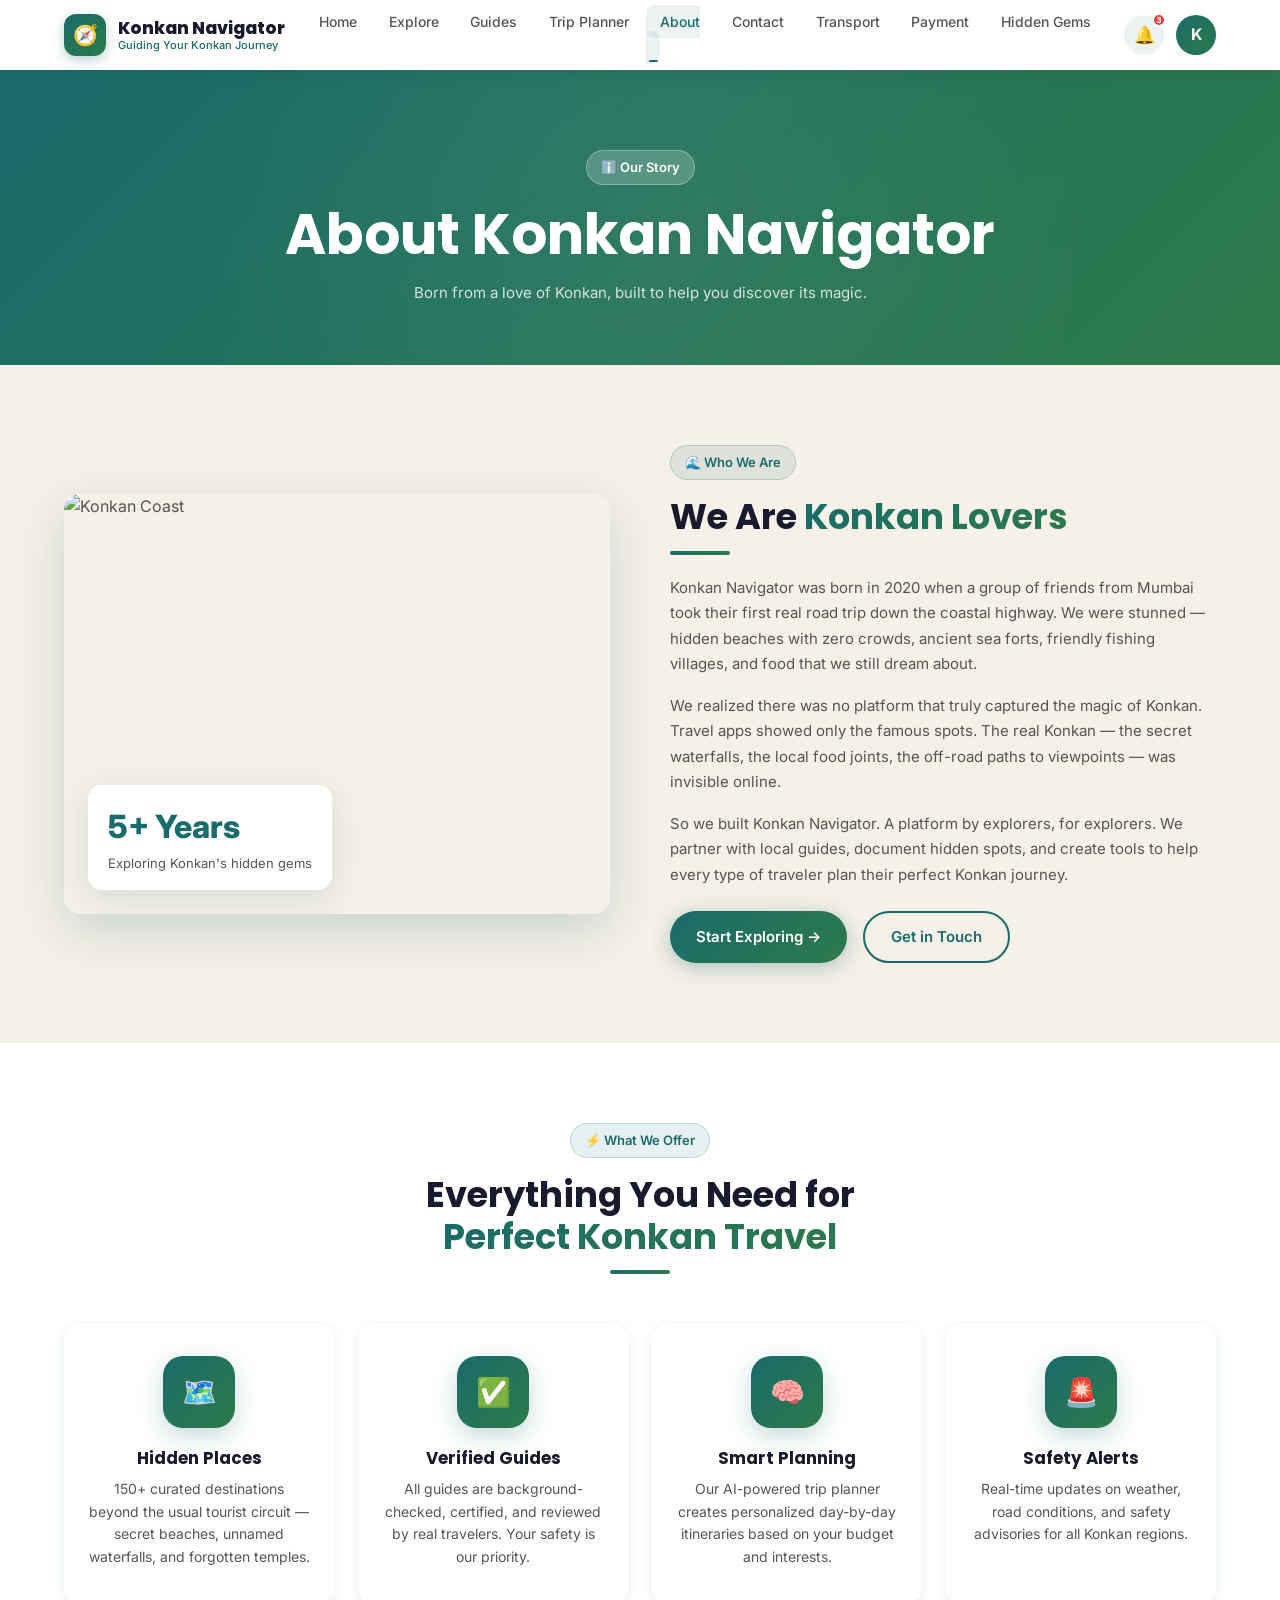
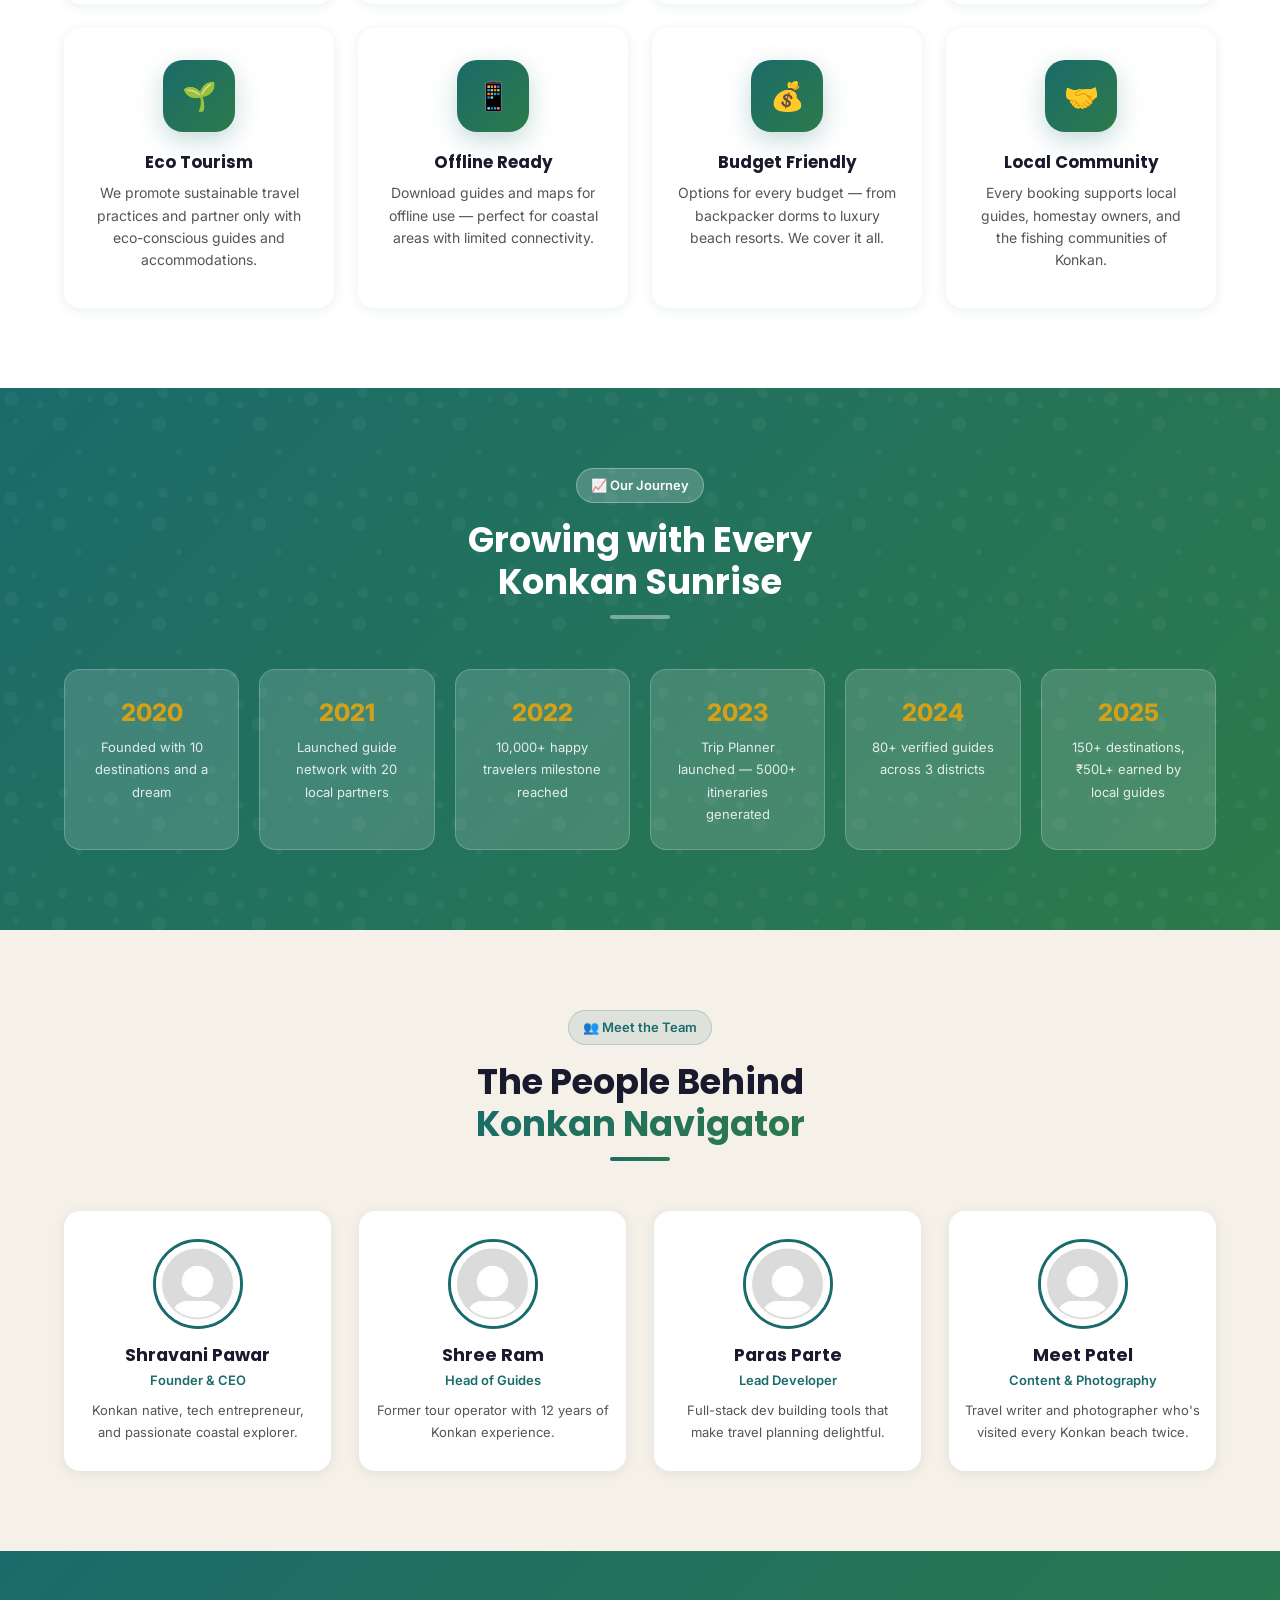
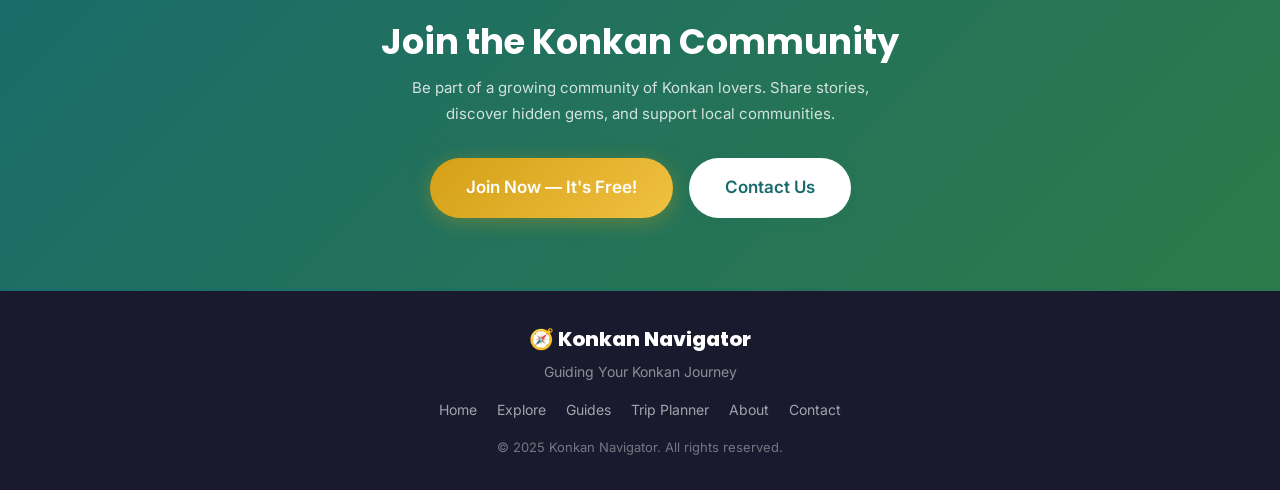
==== commit 2a84173a: "first" ====
--- a/about.html
+++ b/about.html
@@ -132,6 +132,7 @@
       <li><a href="contact.html">Contact</a></li>
       <li><a href="transport.html">Transport</a></li>
       <li><a href="payment.html">Payment</a></li>
+       <li><a href="hidden-gems.html">Hidden Gems</a></li>
     </ul>
     <div class="nav-right">
       <button class="nav-icon-btn">🔔<span class="nav-bell-badge">3</span></button>
@@ -145,6 +146,7 @@
     <a href="about.html">ℹ️ About</a><a href="contact.html">📞 Contact</a>
     <a href="feedback.html">📝 Feedback</a>
     <a href="transport.html">🚌 Transport</a><a href="payment.html">💳 Payment</a>
+      <a href="hidden-gems.html">💎 Hidden Gems</a>
     <a href="signin.html" style="background:var(--primary-gradient);color:white;justify-content:center;border-radius:50px;margin-top:8px;">Sign In →</a>
   </div>
 </nav>
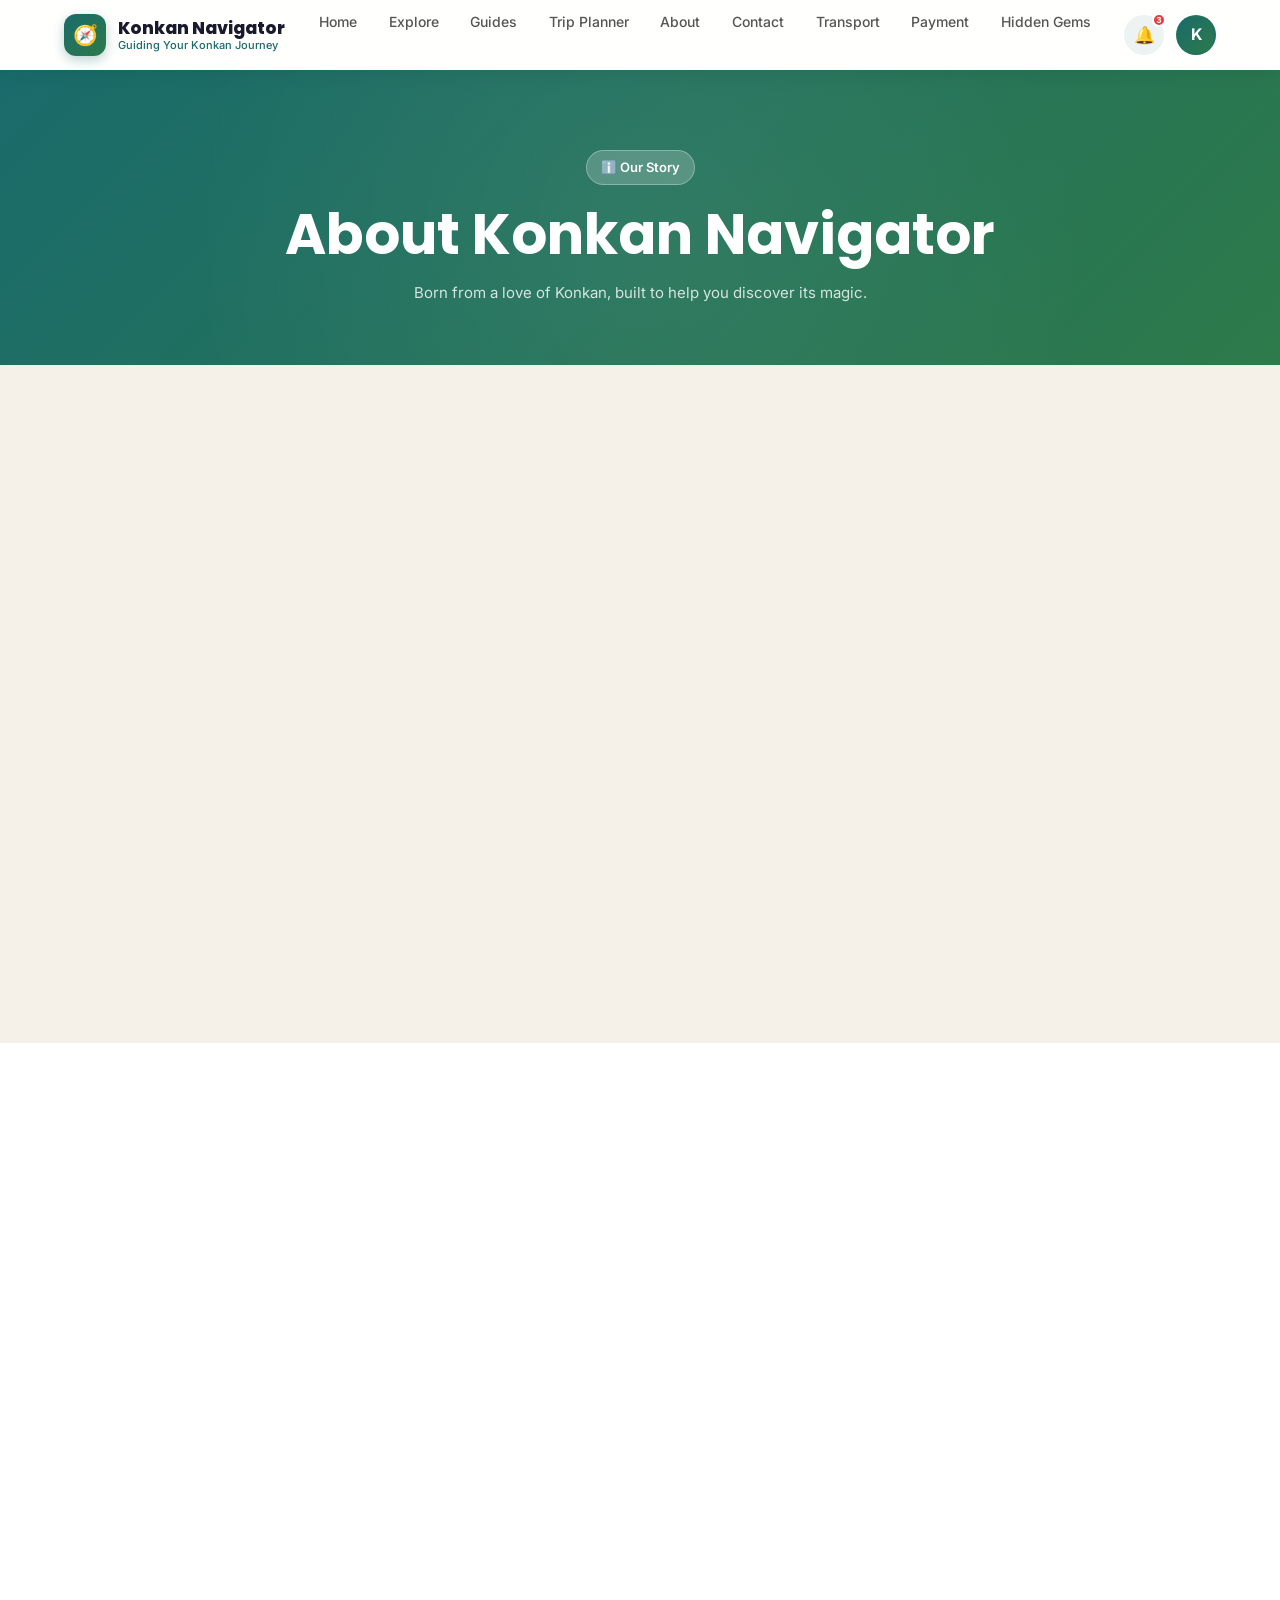
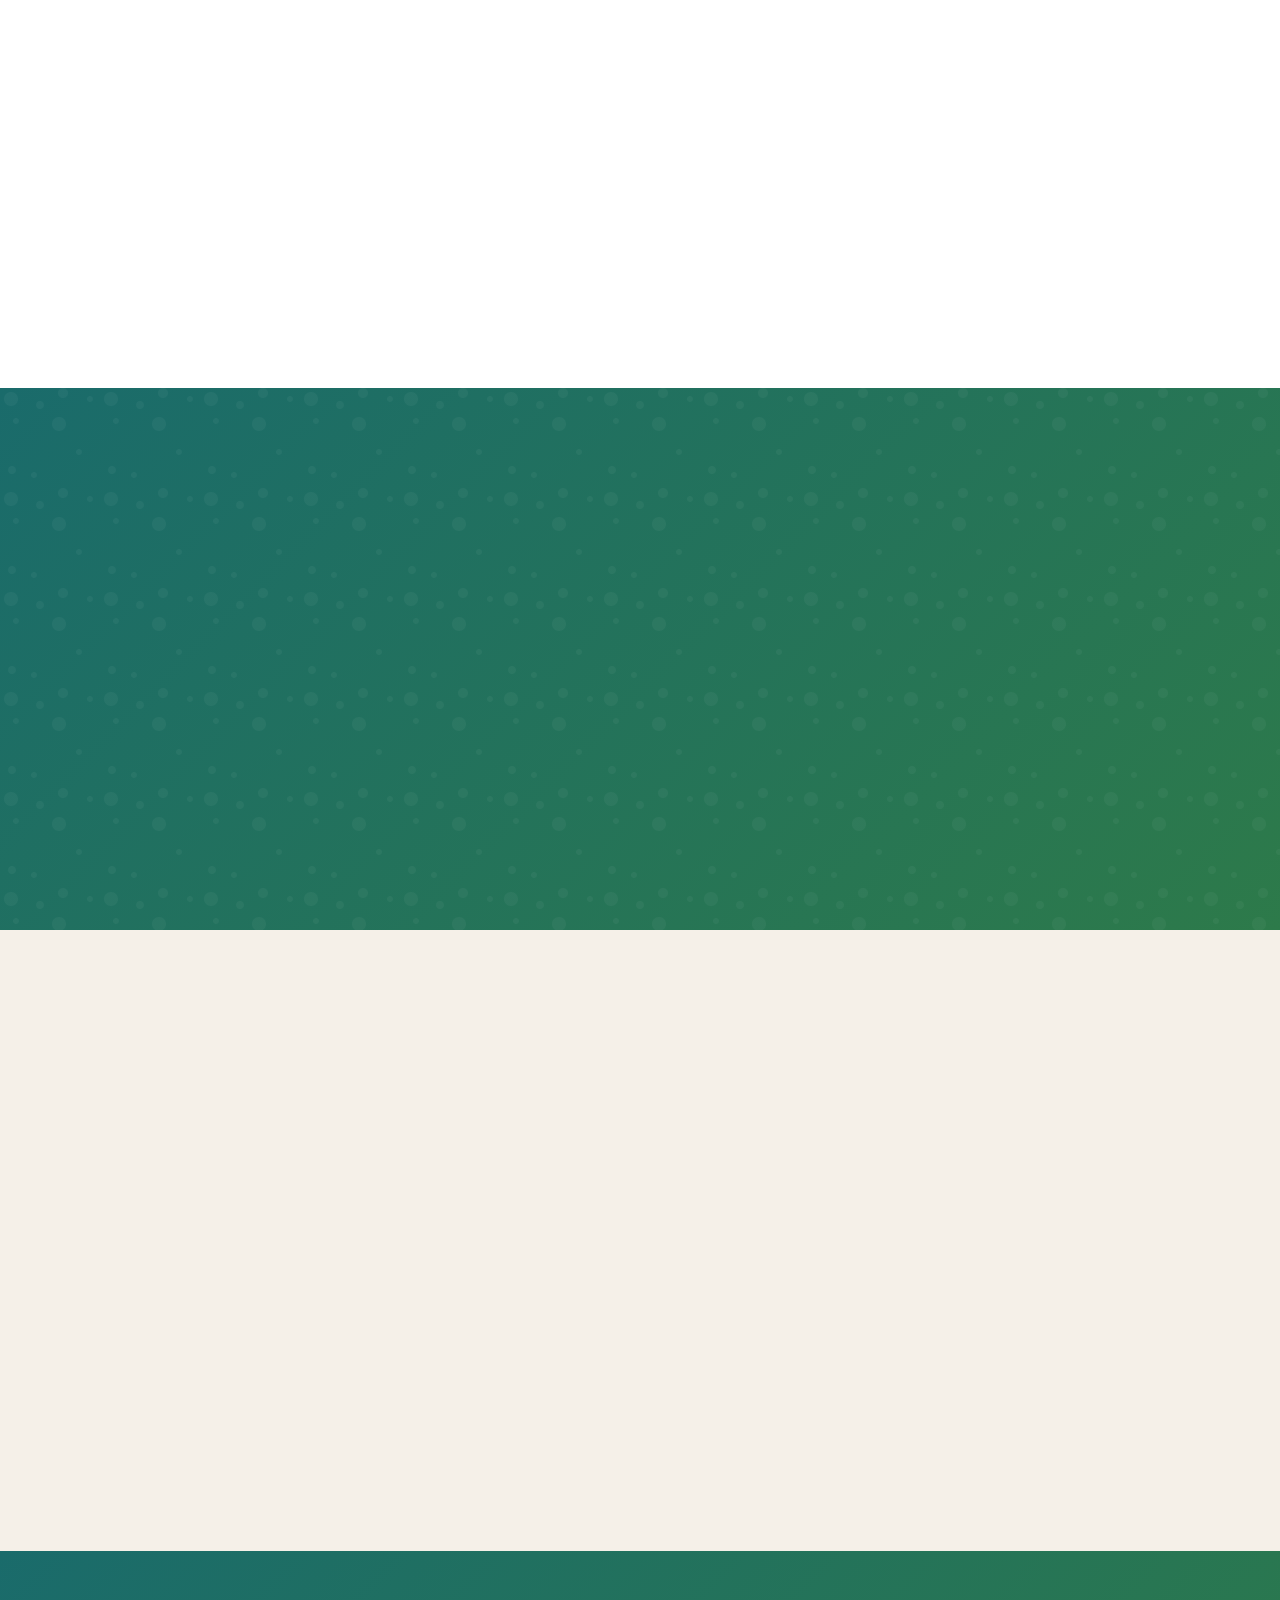
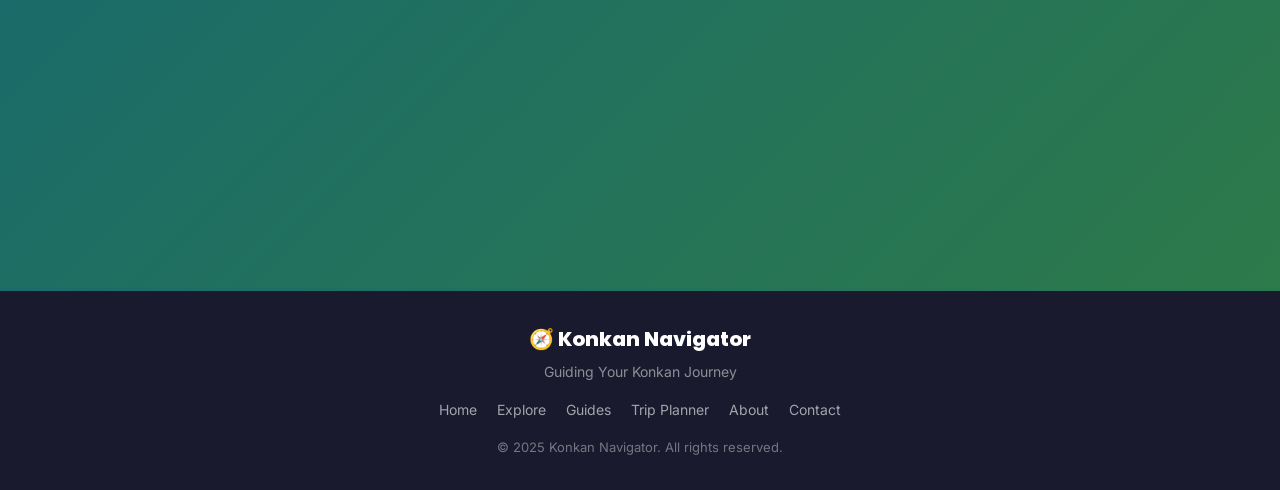
==== commit b2fc6f2e: "feat: implement global JavaScript architecture with Supabase integration and modular script loading." ====
--- a/about.html
+++ b/about.html
@@ -354,6 +354,6 @@
 </footer>
 
 <div id="toast-container"></div>
-<script src="js/script.js"></script>
+<script type="module" src="js/script.js"></script>
 </body>
 </html>
